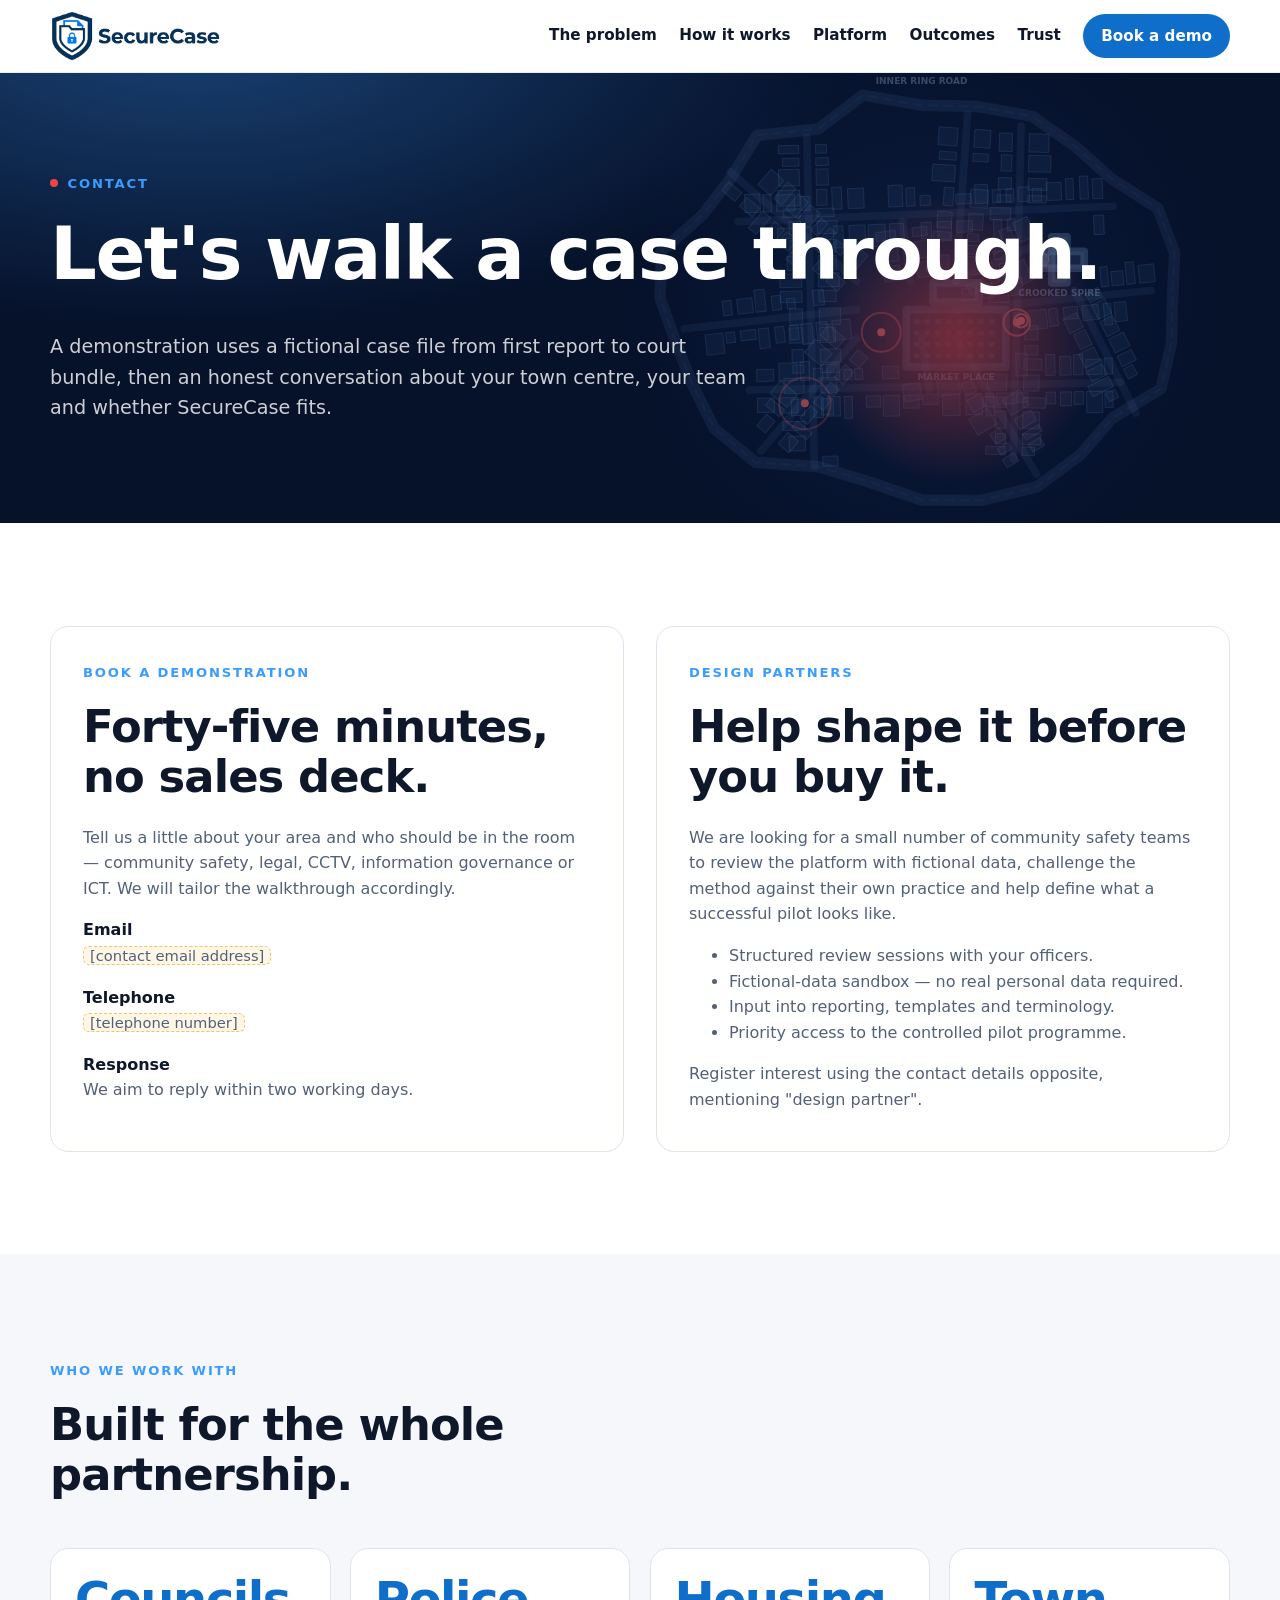
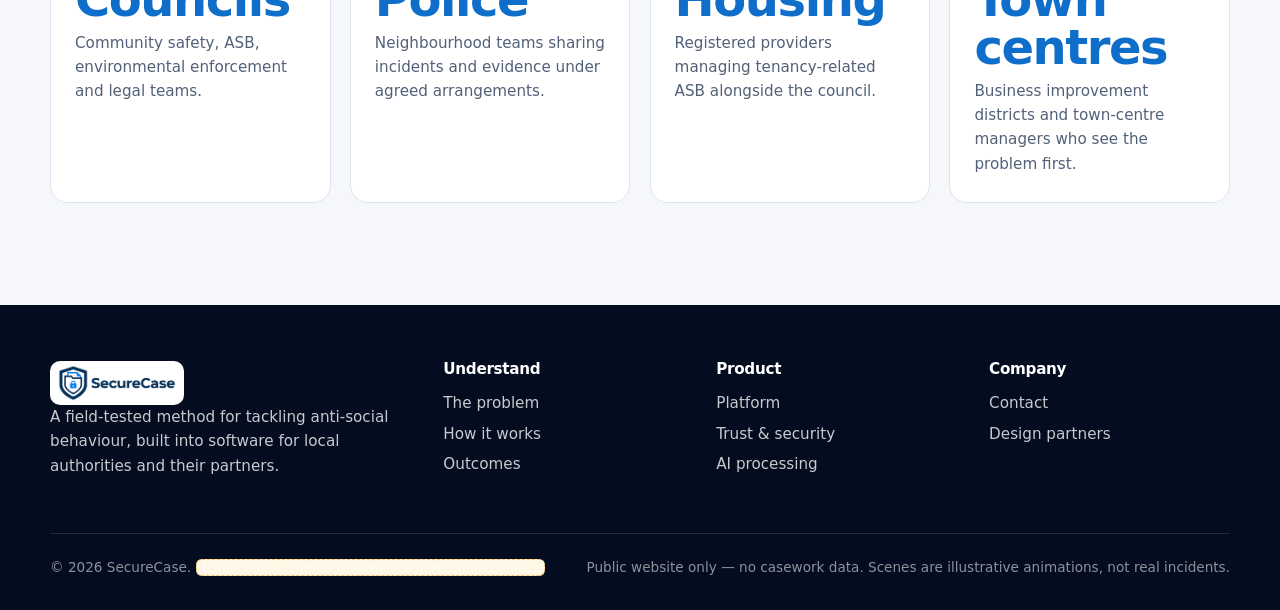
==== contact.html @ 668088f6 "Publish SecureCase public website" ====
<!DOCTYPE html>
<html lang="en-GB">
<head>
  <meta charset="utf-8">
  <meta name="viewport" content="width=device-width, initial-scale=1">
  <title>Contact — SecureCase</title>
  <meta name="description" content="Book a SecureCase demonstration or join as a design partner. Community safety teams, police, housing providers and business improvement districts welcome.">
  <link rel="stylesheet" href="css/site.css">
  <link rel="icon" href="assets/securecase-logo.png" type="image/png">
</head>
<body>
  <a class="skip-link" href="#main">Skip to content</a>

  <header class="site-header">
    <div class="container header-inner">
      <a class="brand" href="index.html" aria-label="SecureCase home"><img src="assets/securecase-logo.png" alt="SecureCase"></a>
      <button class="nav-toggle" type="button" aria-expanded="false" aria-controls="primary-nav" aria-label="Toggle navigation">
        <svg viewBox="0 0 24 24" fill="none" stroke="currentColor" stroke-width="2" stroke-linecap="round"><path d="M4 6h16M4 12h16M4 18h16"/></svg>
      </button>
      <nav class="site-nav" id="primary-nav" aria-label="Primary navigation">
        <a href="problem.html">The problem</a>
        <a href="method.html">How it works</a>
        <a href="platform.html">Platform</a>
        <a href="outcomes.html">Outcomes</a>
        <a href="trust.html">Trust</a>
        <a class="nav-cta" href="contact.html" aria-current="page">Book a demo</a>
      </nav>
    </div>
  </header>

  <main id="main">

    <section class="page-hero">
      <canvas data-scene="town" aria-hidden="true"></canvas>
      <div class="container">
        <span class="eyebrow"><span class="dot"></span>Contact</span>
        <h1>Let's walk a case through.</h1>
        <p class="lead">A demonstration uses a fictional case file from first report to court bundle, then an honest conversation about your town centre, your team and whether SecureCase fits.</p>
      </div>
    </section>

    <section class="section">
      <div class="container">
        <div class="contact-grid">
          <div class="contact-card reveal">
            <span class="eyebrow">Book a demonstration</span>
            <h2>Forty-five minutes, no sales deck.</h2>
            <p class="muted">Tell us a little about your area and who should be in the room — community safety, legal, CCTV, information governance or ICT. We will tailor the walkthrough accordingly.</p>
            <dl>
              <dt>Email</dt>
              <dd><span class="placeholder">[contact email address]</span></dd>
              <dt>Telephone</dt>
              <dd><span class="placeholder">[telephone number]</span></dd>
              <dt>Response</dt>
              <dd>We aim to reply within two working days.</dd>
            </dl>
          </div>
          <div class="contact-card reveal" data-delay="1" id="partners">
            <span class="eyebrow">Design partners</span>
            <h2>Help shape it before you buy it.</h2>
            <p class="muted">We are looking for a small number of community safety teams to review the platform with fictional data, challenge the method against their own practice and help define what a successful pilot looks like.</p>
            <ul class="muted">
              <li>Structured review sessions with your officers.</li>
              <li>Fictional-data sandbox — no real personal data required.</li>
              <li>Input into reporting, templates and terminology.</li>
              <li>Priority access to the controlled pilot programme.</li>
            </ul>
            <p class="muted" style="margin:0">Register interest using the contact details opposite, mentioning "design partner".</p>
          </div>
        </div>
      </div>
    </section>

    <section class="section soft">
      <div class="container">
        <div class="section-head reveal">
          <span class="eyebrow">Who we work with</span>
          <h2>Built for the whole partnership.</h2>
        </div>
        <div class="stat-strip">
          <div class="stat reveal"><div class="stat-num">Councils</div><div class="stat-label">Community safety, ASB, environmental enforcement and legal teams.</div></div>
          <div class="stat reveal" data-delay="1"><div class="stat-num">Police</div><div class="stat-label">Neighbourhood teams sharing incidents and evidence under agreed arrangements.</div></div>
          <div class="stat reveal" data-delay="2"><div class="stat-num">Housing</div><div class="stat-label">Registered providers managing tenancy-related ASB alongside the council.</div></div>
          <div class="stat reveal" data-delay="3"><div class="stat-num">Town centres</div><div class="stat-label">Business improvement districts and town-centre managers who see the problem first.</div></div>
        </div>
      </div>
    </section>

  </main>

  <footer class="site-footer">
    <div class="container">
      <div class="footer-grid">
        <div>
          <a class="brand" href="index.html" aria-label="SecureCase home"><img src="assets/securecase-logo.png" alt="SecureCase"></a>
          <p>A field-tested method for tackling anti-social behaviour, built into software for local authorities and their partners.</p>
        </div>
        <div><h4>Understand</h4><ul><li><a href="problem.html">The problem</a></li><li><a href="method.html">How it works</a></li><li><a href="outcomes.html">Outcomes</a></li></ul></div>
        <div><h4>Product</h4><ul><li><a href="platform.html">Platform</a></li><li><a href="trust.html">Trust &amp; security</a></li><li><a href="trust.html#ai">AI processing</a></li></ul></div>
        <div><h4>Company</h4><ul><li><a href="contact.html">Contact</a></li><li><a href="contact.html#partners">Design partners</a></li></ul></div>
      </div>
      <div class="footer-meta">
        <div>&copy; <span id="year">2026</span> SecureCase. <span class="placeholder">[Legal entity, company number and registered office]</span></div>
        <div>Public website only — no casework data. Scenes are illustrative animations, not real incidents.</div>
      </div>
    </div>
  </footer>

  <script src="js/site.js"></script>
</body>
</html>
---- css/site.css ----
/* SecureCase public website — standalone from the officer application. */
:root {
    --navy: #06112a;
    --navy-2: #0b1f45;
    --navy-3: #0f2a5c;
    --ink: #0f172a;
    --muted: #526079;
    --line: #dde4ee;
    --paper: #f5f7fb;
    --white: #ffffff;
    --blue: #0f6ec9;
    --blue-bright: #3b9cff;
    --teal: #14b8a6;
    --amber: #f59e0b;
    --red: #ef4444;
    --max: 1180px;
    --radius: 18px;
    --font: "Segoe UI", system-ui, -apple-system, Roboto, "Helvetica Neue", Arial, sans-serif;
    --shadow: 0 18px 50px rgba(6, 17, 42, 0.14);
    --ease: cubic-bezier(0.22, 1, 0.36, 1);
}

*, *::before, *::after { box-sizing: border-box; }
html { scroll-behavior: smooth; -webkit-text-size-adjust: 100%; }
body { margin: 0; font-family: var(--font); color: var(--ink); background: var(--white); line-height: 1.6; overflow-x: hidden; }
img, svg, canvas, video { max-width: 100%; display: block; }
a { color: var(--blue); }
h1, h2, h3, h4 { line-height: 1.12; letter-spacing: -0.02em; margin: 0 0 0.5em; }
h1 { font-size: clamp(2.4rem, 6vw, 4.6rem); font-weight: 800; }
h2 { font-size: clamp(1.8rem, 3.6vw, 2.8rem); font-weight: 760; }
h3 { font-size: 1.25rem; font-weight: 700; }
p { margin: 0 0 1em; }
.container { width: min(100% - 2.5rem, var(--max)); margin-inline: auto; }
.narrow { width: min(100% - 2.5rem, 820px); }
.skip-link { position: absolute; left: -999px; top: 8px; background: var(--ink); color: #fff; padding: 8px 14px; border-radius: 8px; z-index: 100; }
.skip-link:focus { left: 8px; }

/* Header */
.site-header { position: sticky; top: 0; z-index: 50; background: rgba(255, 255, 255, 0.86); backdrop-filter: blur(14px); border-bottom: 1px solid rgba(221, 228, 238, 0.7); }
.header-inner { display: flex; align-items: center; justify-content: space-between; gap: 1rem; min-height: 72px; }
.brand img { height: 52px; width: auto; }
.site-nav { display: flex; align-items: center; gap: 1.4rem; font-weight: 600; font-size: 0.95rem; }
.site-nav a { color: var(--ink); text-decoration: none; padding: 6px 0; border-bottom: 2px solid transparent; transition: border-color 0.2s; }
.site-nav a:hover, .site-nav a[aria-current="page"] { border-bottom-color: var(--blue); }
.site-nav .nav-cta { background: var(--blue); color: #fff; padding: 10px 18px; border-radius: 999px; border: 0; }
.site-nav .nav-cta:hover { background: #0b58a3; }
.nav-toggle { display: none; background: none; border: 1px solid var(--line); border-radius: 10px; width: 44px; height: 44px; color: var(--ink); align-items: center; justify-content: center; }
.nav-toggle svg { width: 24px; height: 24px; }
@media (max-width: 860px) {
    .nav-toggle { display: inline-flex; }
    .site-nav { display: none; position: absolute; left: 0; right: 0; top: 72px; flex-direction: column; align-items: stretch; background: #fff; padding: 1rem 1.25rem 1.5rem; border-bottom: 1px solid var(--line); box-shadow: var(--shadow); }
    .site-nav.is-open { display: flex; }
}

/* Buttons */
.btn { display: inline-flex; align-items: center; gap: 0.5rem; padding: 14px 24px; border-radius: 999px; font-weight: 700; text-decoration: none; border: 2px solid transparent; transition: transform 0.25s var(--ease), background 0.2s, box-shadow 0.25s; }
.btn:hover { transform: translateY(-2px); }
.btn-primary { background: var(--blue); color: #fff; box-shadow: 0 10px 30px rgba(15, 110, 201, 0.35); }
.btn-primary:hover { background: #0b58a3; }
.btn-ghost { border-color: rgba(255, 255, 255, 0.35); color: #fff; }
.btn-ghost:hover { background: rgba(255, 255, 255, 0.1); }
.btn-outline { border-color: var(--ink); color: var(--ink); }
.btn-outline:hover { background: var(--ink); color: #fff; }
.button-row { display: flex; flex-wrap: wrap; gap: 0.9rem; }

/* Cinematic hero */
.hero { position: relative; background: var(--navy); color: #fff; overflow: hidden; min-height: min(92vh, 860px); display: grid; align-items: center; isolation: isolate; }
.hero-media { position: absolute; inset: 0; z-index: -2; }
.hero-media canvas, .hero-media video { width: 100%; height: 100%; object-fit: cover; }
.hero-media video { position: absolute; inset: 0; opacity: 0; transition: opacity 1.2s; }
.hero-media.has-video video { opacity: 1; }
.hero-media.has-video canvas { opacity: 0.25; }
.hero::after { content: ""; position: absolute; inset: 0; z-index: -1; background: linear-gradient(90deg, rgba(6, 17, 42, 0.92) 0%, rgba(6, 17, 42, 0.72) 48%, rgba(6, 17, 42, 0.25) 100%), linear-gradient(180deg, rgba(6, 17, 42, 0) 70%, var(--navy) 100%); }
.hero-content { padding: clamp(4rem, 9vw, 7rem) 0 clamp(5rem, 10vw, 8rem); max-width: 720px; }
.eyebrow { display: inline-flex; align-items: center; gap: 0.6rem; font-size: 0.82rem; font-weight: 700; letter-spacing: 0.14em; text-transform: uppercase; color: var(--blue-bright); margin-bottom: 1.2rem; }
.eyebrow .dot { width: 8px; height: 8px; border-radius: 50%; background: var(--red); box-shadow: 0 0 0 0 rgba(239, 68, 68, 0.7); animation: pulse 2s infinite; }
.hero .lead { font-size: clamp(1.1rem, 1.6vw, 1.35rem); color: rgba(255, 255, 255, 0.82); max-width: 600px; margin-bottom: 2rem; }
.hero h1 .accent { background: linear-gradient(90deg, #7cc4ff, #2dd4bf); -webkit-background-clip: text; background-clip: text; color: transparent; }
.scene-caption { position: absolute; right: clamp(1rem, 4vw, 3rem); bottom: clamp(1.5rem, 5vw, 3.5rem); background: rgba(6, 17, 42, 0.62); border: 1px solid rgba(255, 255, 255, 0.14); backdrop-filter: blur(10px); border-radius: 14px; padding: 14px 18px; max-width: 320px; font-size: 0.95rem; }
.scene-caption strong { display: block; font-size: 0.75rem; letter-spacing: 0.12em; text-transform: uppercase; color: var(--blue-bright); margin-bottom: 4px; }
.scene-caption span { display: block; min-height: 1.5em; transition: opacity 0.3s; }
.scene-caption.flip span { opacity: 0; }
@media (max-width: 720px) { .scene-caption { position: static; margin: 0 auto 2rem; max-width: none; } .hero { display: block; } }

/* Sections */
.section { padding: clamp(3.5rem, 8vw, 6.5rem) 0; }
.section.soft { background: var(--paper); }
.section.dark { background: var(--navy); color: #fff; }
.section.dark .muted { color: rgba(255, 255, 255, 0.72); }
.section-head { max-width: 760px; margin-bottom: 3rem; }
.section-head p { font-size: 1.12rem; color: var(--muted); }
.section.dark .section-head p { color: rgba(255, 255, 255, 0.75); }
.muted { color: var(--muted); }

/* Stat strip with counters */
.stat-strip { display: grid; grid-template-columns: repeat(auto-fit, minmax(200px, 1fr)); gap: 1.2rem; }
.stat { background: #fff; border: 1px solid var(--line); border-radius: var(--radius); padding: 1.6rem 1.5rem; }
.section.dark .stat { background: rgba(255, 255, 255, 0.06); border-color: rgba(255, 255, 255, 0.14); }
.stat-num { font-size: clamp(2rem, 4vw, 3rem); font-weight: 800; letter-spacing: -0.03em; color: var(--blue); line-height: 1; }
.section.dark .stat-num { color: #7cc4ff; }
.stat-label { color: var(--muted); font-size: 0.95rem; margin-top: 0.5rem; }
.section.dark .stat-label { color: rgba(255, 255, 255, 0.7); }

/* Cards */
.card-grid { display: grid; gap: 1.4rem; grid-template-columns: repeat(auto-fit, minmax(270px, 1fr)); }
.card { background: #fff; border: 1px solid var(--line); border-radius: var(--radius); padding: 1.8rem; transition: transform 0.35s var(--ease), box-shadow 0.35s; position: relative; overflow: hidden; }
.card:hover { transform: translateY(-6px); box-shadow: var(--shadow); }
.card-icon { width: 48px; height: 48px; border-radius: 14px; background: linear-gradient(135deg, #e8f2ff, #d9fbf6); color: var(--blue); display: grid; place-items: center; margin-bottom: 1.2rem; }
.card-icon svg { width: 24px; height: 24px; }
.card-tag { font-size: 0.75rem; letter-spacing: 0.14em; text-transform: uppercase; font-weight: 700; color: var(--muted); }
.section.dark .card { background: rgba(255, 255, 255, 0.05); border-color: rgba(255, 255, 255, 0.12); color: #fff; }
.section.dark .card p, .section.dark .card-tag { color: rgba(255, 255, 255, 0.72); }

/* Split rows */
.split { display: grid; gap: 3rem; grid-template-columns: 1fr 1fr; align-items: center; }
.split.reverse > :first-child { order: 2; }
@media (max-width: 860px) { .split { grid-template-columns: 1fr; } .split.reverse > :first-child { order: 0; } }
.split ul { padding-left: 1.2rem; }
.split li { margin-bottom: 0.4rem; }

/* Panel used for animated illustrations */
.panel { background: linear-gradient(160deg, var(--navy-2), var(--navy)); border-radius: 24px; padding: 1.6rem; color: #fff; box-shadow: var(--shadow); position: relative; overflow: hidden; min-height: 320px; }
.panel canvas { width: 100%; height: 320px; border-radius: 14px; }
.panel-label { position: absolute; top: 14px; left: 18px; font-size: 0.72rem; letter-spacing: 0.14em; text-transform: uppercase; color: rgba(255, 255, 255, 0.7); }

/* Escalation ladder */
.ladder { display: grid; gap: 0.9rem; counter-reset: step; }
.ladder-step { display: grid; grid-template-columns: 56px 1fr; gap: 1rem; align-items: start; background: #fff; border: 1px solid var(--line); border-radius: 16px; padding: 1.1rem 1.2rem; opacity: 0; transform: translateX(-24px); transition: opacity 0.6s var(--ease), transform 0.6s var(--ease); }
.in .ladder-step { opacity: 1; transform: none; }
.in .ladder-step:nth-child(2) { transition-delay: 0.12s; }
.in .ladder-step:nth-child(3) { transition-delay: 0.24s; }
.in .ladder-step:nth-child(4) { transition-delay: 0.36s; }
.in .ladder-step:nth-child(5) { transition-delay: 0.48s; }
.in .ladder-step:nth-child(6) { transition-delay: 0.6s; }
.ladder-step::before { counter-increment: step; content: counter(step, decimal-leading-zero); font-weight: 800; font-size: 1.3rem; color: var(--blue); background: #eaf3ff; border-radius: 12px; width: 56px; height: 56px; display: grid; place-items: center; }
.ladder-step h3 { margin-bottom: 0.2rem; }
.ladder-step p { margin: 0; color: var(--muted); }
.ladder-step.enforce::before { background: #fff1f1; color: var(--red); }
.ladder-step.measure::before { background: #e7fbf7; color: #0f766e; }

/* Weekly trend animation */
.trend { display: flex; align-items: flex-end; gap: 6px; height: 220px; padding: 1rem 0 0; }
.trend span { flex: 1; background: linear-gradient(180deg, #ff7b7b, #ef4444); border-radius: 6px 6px 0 0; transform-origin: bottom; transform: scaleY(0); transition: transform 0.9s var(--ease), background 0.9s; }
.in .trend span { transform: scaleY(1); }
.trend span.calm { background: linear-gradient(180deg, #5eead4, #14b8a6); }
.trend-axis { display: flex; justify-content: space-between; font-size: 0.75rem; color: rgba(255, 255, 255, 0.65); margin-top: 0.5rem; }
.trend-marker { position: absolute; top: 56px; width: 2px; background: rgba(255, 255, 255, 0.5); height: 230px; }
.trend-marker em { position: absolute; top: -26px; left: 8px; white-space: nowrap; font-style: normal; font-size: 0.75rem; color: #fff; background: rgba(255, 255, 255, 0.15); padding: 2px 8px; border-radius: 999px; }

/* Confidence gauge */
.gauge { width: 240px; margin: 0 auto; }
.gauge circle { fill: none; stroke-width: 14; stroke-linecap: round; }
.gauge .track { stroke: rgba(255, 255, 255, 0.12); }
.gauge .value { stroke: url(#gaugeGrad); stroke-dasharray: 440; stroke-dashoffset: 440; transition: stroke-dashoffset 1.6s var(--ease); }
.in .gauge .value { stroke-dashoffset: 110; }
.gauge-num { text-align: center; font-size: 2.4rem; font-weight: 800; margin-top: -150px; margin-bottom: 110px; }

/* Timeline */
.timeline { position: relative; padding-left: 2rem; }
.timeline::before { content: ""; position: absolute; left: 9px; top: 6px; bottom: 6px; width: 2px; background: linear-gradient(180deg, var(--red), var(--amber), var(--teal)); }
.timeline li { list-style: none; position: relative; margin-bottom: 1.4rem; }
.timeline li::before { content: ""; position: absolute; left: -2rem; top: 6px; width: 20px; height: 20px; border-radius: 50%; background: #fff; border: 4px solid var(--blue); }
.timeline strong { display: block; }

/* Pull quotes */
.pullout { border-left: 5px solid var(--blue); padding: 0.4rem 0 0.4rem 1.6rem; }
.pullout blockquote { margin: 0 0 0.6rem; font-size: clamp(1.3rem, 2.4vw, 1.9rem); font-weight: 650; letter-spacing: -0.01em; }
.pullout cite { font-style: normal; color: var(--muted); }

/* CTA banner */
.cta-banner { background: linear-gradient(135deg, var(--navy-3), var(--navy)); color: #fff; border-radius: 28px; padding: clamp(2rem, 5vw, 3.5rem); display: grid; gap: 2rem; grid-template-columns: 1.4fr 1fr; align-items: center; position: relative; overflow: hidden; }
.cta-banner::after { content: ""; position: absolute; width: 420px; height: 420px; right: -120px; top: -160px; border-radius: 50%; background: radial-gradient(circle, rgba(59, 156, 255, 0.35), transparent 65%); }
.cta-banner p { color: rgba(255, 255, 255, 0.78); }
.cta-banner .button-row { justify-content: flex-end; position: relative; }
@media (max-width: 860px) { .cta-banner { grid-template-columns: 1fr; } .cta-banner .button-row { justify-content: flex-start; } }

/* Page hero (interior) */
.page-hero { background: radial-gradient(1100px 500px at 15% -10%, rgba(59, 156, 255, 0.35), transparent 60%), var(--navy); color: #fff; padding: clamp(3.5rem, 8vw, 6rem) 0 clamp(3rem, 7vw, 5rem); position: relative; overflow: hidden; }
.page-hero .lead { font-size: 1.2rem; color: rgba(255, 255, 255, 0.8); max-width: 700px; }
.page-hero canvas { position: absolute; inset: 0; width: 100%; height: 100%; opacity: 0.55; }
.page-hero .container { position: relative; }

/* Comparison */
.compare { display: grid; gap: 1.4rem; grid-template-columns: 1fr 1fr; }
.compare > div { border-radius: var(--radius); padding: 1.8rem; border: 1px solid var(--line); }
.compare .before { background: #fff6f6; border-color: #fecaca; }
.compare .after { background: #effcf9; border-color: #99f6e4; }
.compare h3 { display: flex; gap: 0.6rem; align-items: center; }
.compare ul { padding-left: 1.2rem; margin: 0; }
@media (max-width: 760px) { .compare { grid-template-columns: 1fr; } }

/* Contact */
.contact-grid { display: grid; gap: 2rem; grid-template-columns: 1fr 1fr; }
@media (max-width: 860px) { .contact-grid { grid-template-columns: 1fr; } }
.contact-card { background: #fff; border: 1px solid var(--line); border-radius: var(--radius); padding: 2rem; }
.contact-card dt { font-weight: 700; margin-top: 1rem; }
.contact-card dd { margin: 0; color: var(--muted); }
.placeholder { background: #fff7e6; border: 1px dashed #f5c16c; padding: 0 6px; border-radius: 6px; font-size: 0.92em; }

/* Footer */
.site-footer { background: #040c1f; color: rgba(255, 255, 255, 0.78); padding: 3.5rem 0 2rem; font-size: 0.95rem; }
.footer-grid { display: grid; gap: 2rem; grid-template-columns: 1.5fr 1fr 1fr 1fr; }
@media (max-width: 860px) { .footer-grid { grid-template-columns: 1fr 1fr; } }
.site-footer .brand img { height: 44px; background: #fff; border-radius: 10px; padding: 4px 8px; }
.site-footer h4 { color: #fff; margin-bottom: 0.8rem; }
.site-footer ul { list-style: none; margin: 0; padding: 0; }
.site-footer li { margin-bottom: 0.4rem; }
.site-footer a { color: rgba(255, 255, 255, 0.78); text-decoration: none; }
.site-footer a:hover { color: #fff; }
.footer-meta { border-top: 1px solid rgba(255, 255, 255, 0.12); margin-top: 2.5rem; padding-top: 1.4rem; display: flex; flex-wrap: wrap; justify-content: space-between; gap: 1rem; font-size: 0.85rem; color: rgba(255, 255, 255, 0.55); }

/* Scroll reveal */
.reveal { opacity: 0; transform: translateY(26px); transition: opacity 0.8s var(--ease), transform 0.8s var(--ease); }
.reveal.in { opacity: 1; transform: none; }
.reveal[data-delay="1"] { transition-delay: 0.12s; }
.reveal[data-delay="2"] { transition-delay: 0.24s; }
.reveal[data-delay="3"] { transition-delay: 0.36s; }

@keyframes pulse { 0% { box-shadow: 0 0 0 0 rgba(239, 68, 68, 0.6); } 70% { box-shadow: 0 0 0 12px rgba(239, 68, 68, 0); } 100% { box-shadow: 0 0 0 0 rgba(239, 68, 68, 0); } }

@media (prefers-reduced-motion: reduce) {
    html { scroll-behavior: auto; }
    .reveal, .ladder-step, .trend span, .gauge .value, .btn, .card { transition: none !important; }
    .reveal, .ladder-step { opacity: 1; transform: none; }
    .trend span { transform: scaleY(1); }
    .gauge .value { stroke-dashoffset: 110; }
    .eyebrow .dot { animation: none; }
}
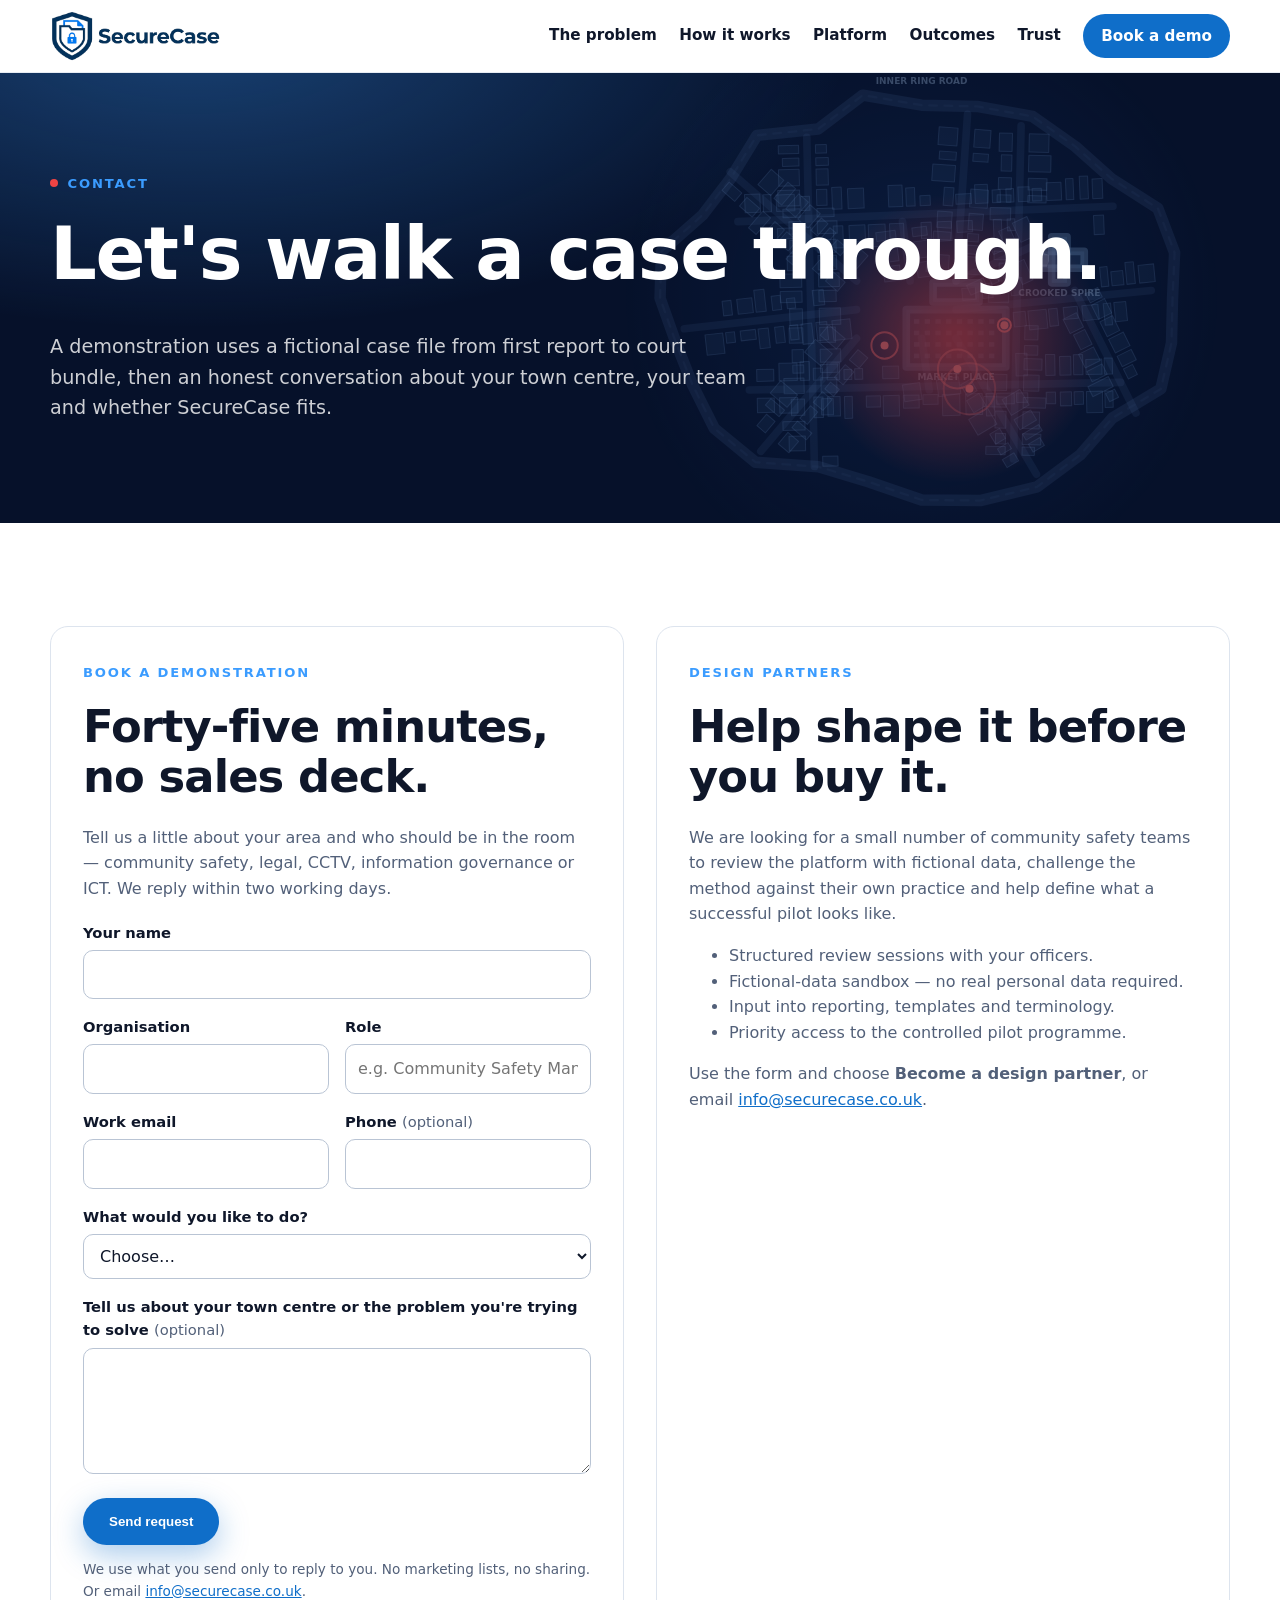
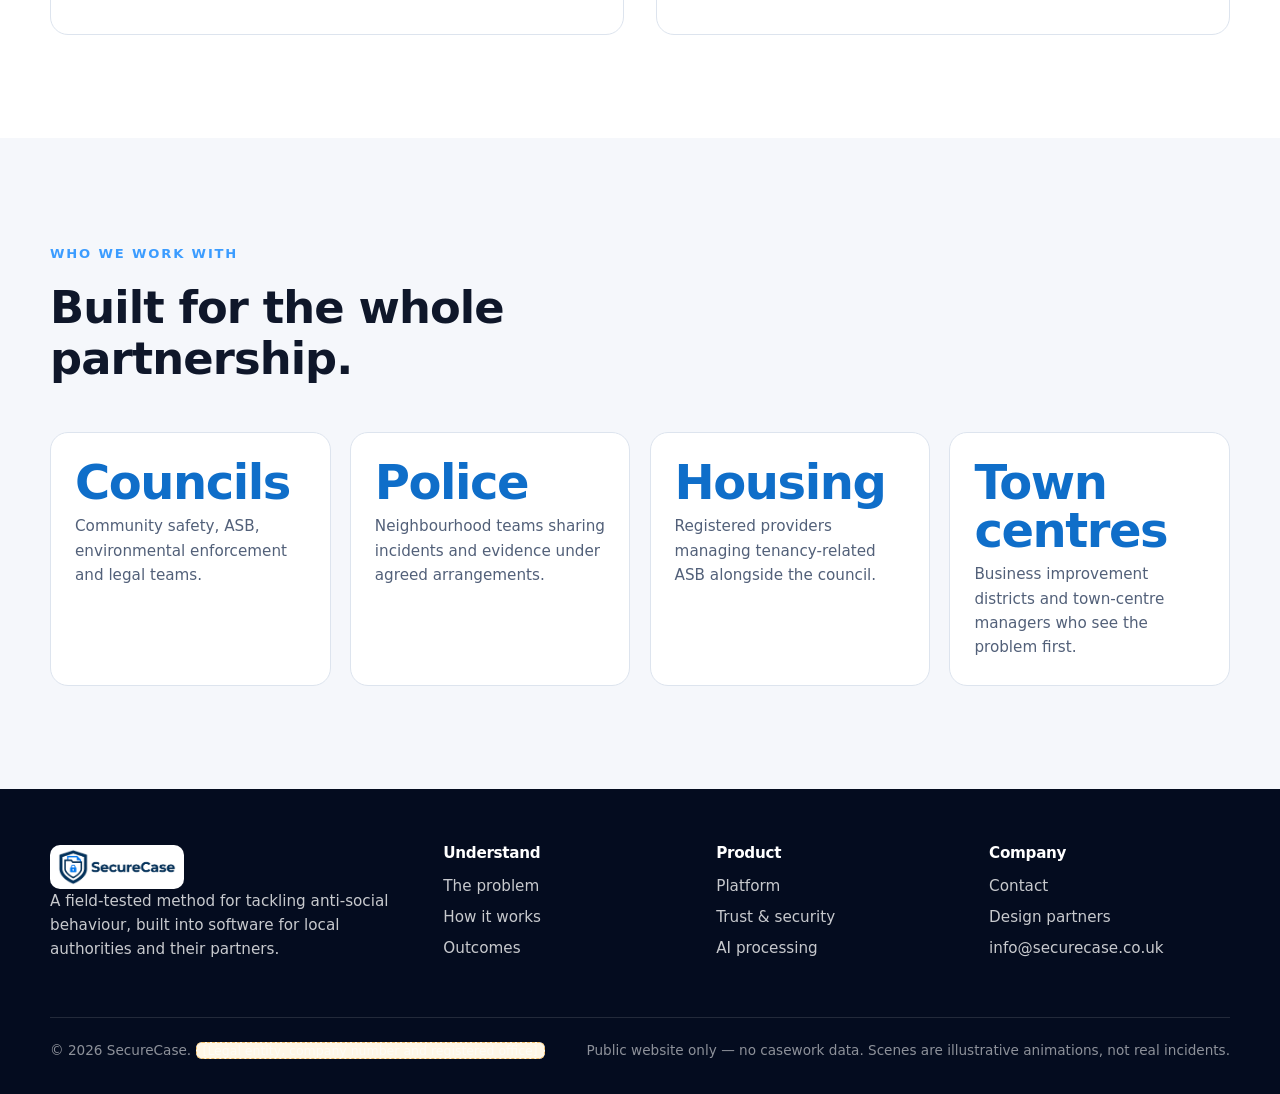
==== commit 008d9464: "Publish website 2026-10-22 20:54" ====
--- a/contact.html
+++ b/contact.html
@@ -42,18 +42,45 @@
     <section class="section">
       <div class="container">
         <div class="contact-grid">
-          <div class="contact-card reveal">
+          <div class="contact-card reveal" id="book">
             <span class="eyebrow">Book a demonstration</span>
             <h2>Forty-five minutes, no sales deck.</h2>
-            <p class="muted">Tell us a little about your area and who should be in the room — community safety, legal, CCTV, information governance or ICT. We will tailor the walkthrough accordingly.</p>
-            <dl>
-              <dt>Email</dt>
-              <dd><span class="placeholder">[contact email address]</span></dd>
-              <dt>Telephone</dt>
-              <dd><span class="placeholder">[telephone number]</span></dd>
-              <dt>Response</dt>
-              <dd>We aim to reply within two working days.</dd>
-            </dl>
+            <p class="muted">Tell us a little about your area and who should be in the room — community safety, legal, CCTV, information governance or ICT. We reply within two working days.</p>
+            <form class="contact-form" action="https://api.web3forms.com/submit" method="POST">
+              <input type="hidden" name="access_key" value="8ef57f22-9cb3-45f6-9813-c6a44d8a6881">
+              <input type="hidden" name="subject" value="SecureCase demonstration request">
+              <input type="hidden" name="from_name" value="securecase.co.uk">
+              <input type="hidden" name="redirect" value="https://securecase.co.uk/thanks.html">
+              <input type="checkbox" name="botcheck" class="hp" tabindex="-1" autocomplete="off" aria-hidden="true">
+              <div class="form-row">
+                <label for="cf-name">Your name</label>
+                <input id="cf-name" type="text" name="name" required autocomplete="name">
+              </div>
+              <div class="form-row two">
+                <div><label for="cf-org">Organisation</label><input id="cf-org" type="text" name="organisation" required autocomplete="organization"></div>
+                <div><label for="cf-role">Role</label><input id="cf-role" type="text" name="role" placeholder="e.g. Community Safety Manager"></div>
+              </div>
+              <div class="form-row two">
+                <div><label for="cf-email">Work email</label><input id="cf-email" type="email" name="email" required autocomplete="email"></div>
+                <div><label for="cf-phone">Phone <span class="opt">(optional)</span></label><input id="cf-phone" type="tel" name="phone" autocomplete="tel"></div>
+              </div>
+              <div class="form-row">
+                <label for="cf-interest">What would you like to do?</label>
+                <select id="cf-interest" name="interest" required>
+                  <option value="">Choose…</option>
+                  <option>Book a demonstration</option>
+                  <option>Become a design partner</option>
+                  <option>Ask about security and data protection</option>
+                  <option>Something else</option>
+                </select>
+              </div>
+              <div class="form-row">
+                <label for="cf-message">Tell us about your town centre or the problem you're trying to solve <span class="opt">(optional)</span></label>
+                <textarea id="cf-message" name="message" rows="4"></textarea>
+              </div>
+              <button class="btn btn-primary" type="submit">Send request</button>
+              <p class="form-note">We use what you send only to reply to you. No marketing lists, no sharing. Or email <a href="mailto:info@securecase.co.uk">info@securecase.co.uk</a>.</p>
+            </form>
           </div>
           <div class="contact-card reveal" data-delay="1" id="partners">
             <span class="eyebrow">Design partners</span>
@@ -65,7 +92,7 @@
               <li>Input into reporting, templates and terminology.</li>
               <li>Priority access to the controlled pilot programme.</li>
             </ul>
-            <p class="muted" style="margin:0">Register interest using the contact details opposite, mentioning "design partner".</p>
+            <p class="muted" style="margin:0">Use the form and choose <strong>Become a design partner</strong>, or email <a href="mailto:info@securecase.co.uk">info@securecase.co.uk</a>.</p>
           </div>
         </div>
       </div>
@@ -97,7 +124,7 @@
         </div>
         <div><h4>Understand</h4><ul><li><a href="problem.html">The problem</a></li><li><a href="method.html">How it works</a></li><li><a href="outcomes.html">Outcomes</a></li></ul></div>
         <div><h4>Product</h4><ul><li><a href="platform.html">Platform</a></li><li><a href="trust.html">Trust &amp; security</a></li><li><a href="trust.html#ai">AI processing</a></li></ul></div>
-        <div><h4>Company</h4><ul><li><a href="contact.html">Contact</a></li><li><a href="contact.html#partners">Design partners</a></li></ul></div>
+        <div><h4>Company</h4><ul><li><a href="contact.html">Contact</a></li><li><a href="contact.html#partners">Design partners</a></li><li><a href="mailto:info@securecase.co.uk">info@securecase.co.uk</a></li></ul></div>
       </div>
       <div class="footer-meta">
         <div>&copy; <span id="year">2026</span> SecureCase. <span class="placeholder">[Legal entity, company number and registered office]</span></div>
--- a/css/site.css
+++ b/css/site.css
@@ -197,6 +197,19 @@
 .contact-card dd { margin: 0; color: var(--muted); }
 .placeholder { background: #fff7e6; border: 1px dashed #f5c16c; padding: 0 6px; border-radius: 6px; font-size: 0.92em; }
 
+/* Contact form */
+.contact-form { margin-top: 1.2rem; }
+.form-row { margin-bottom: 1rem; }
+.form-row.two { display: grid; gap: 1rem; grid-template-columns: 1fr 1fr; }
+@media (max-width: 560px) { .form-row.two { grid-template-columns: 1fr; } }
+.contact-form label { display: block; font-weight: 600; font-size: 0.92rem; margin-bottom: 0.35rem; }
+.contact-form .opt { color: var(--muted); font-weight: 400; }
+.contact-form input, .contact-form select, .contact-form textarea { width: 100%; font: inherit; padding: 11px 12px; border: 1px solid #b9c4d4; border-radius: 10px; background: #fff; color: var(--ink); }
+.contact-form input:focus, .contact-form select:focus, .contact-form textarea:focus { outline: 3px solid rgba(15, 110, 201, 0.25); border-color: var(--blue); }
+.contact-form textarea { resize: vertical; }
+.contact-form .hp { position: absolute; left: -9999px; width: 1px; height: 1px; opacity: 0; }
+.form-note { font-size: 0.85rem; color: var(--muted); margin: 0.9rem 0 0; }
+
 /* Footer */
 .site-footer { background: #040c1f; color: rgba(255, 255, 255, 0.78); padding: 3.5rem 0 2rem; font-size: 0.95rem; }
 .footer-grid { display: grid; gap: 2rem; grid-template-columns: 1.5fr 1fr 1fr 1fr; }
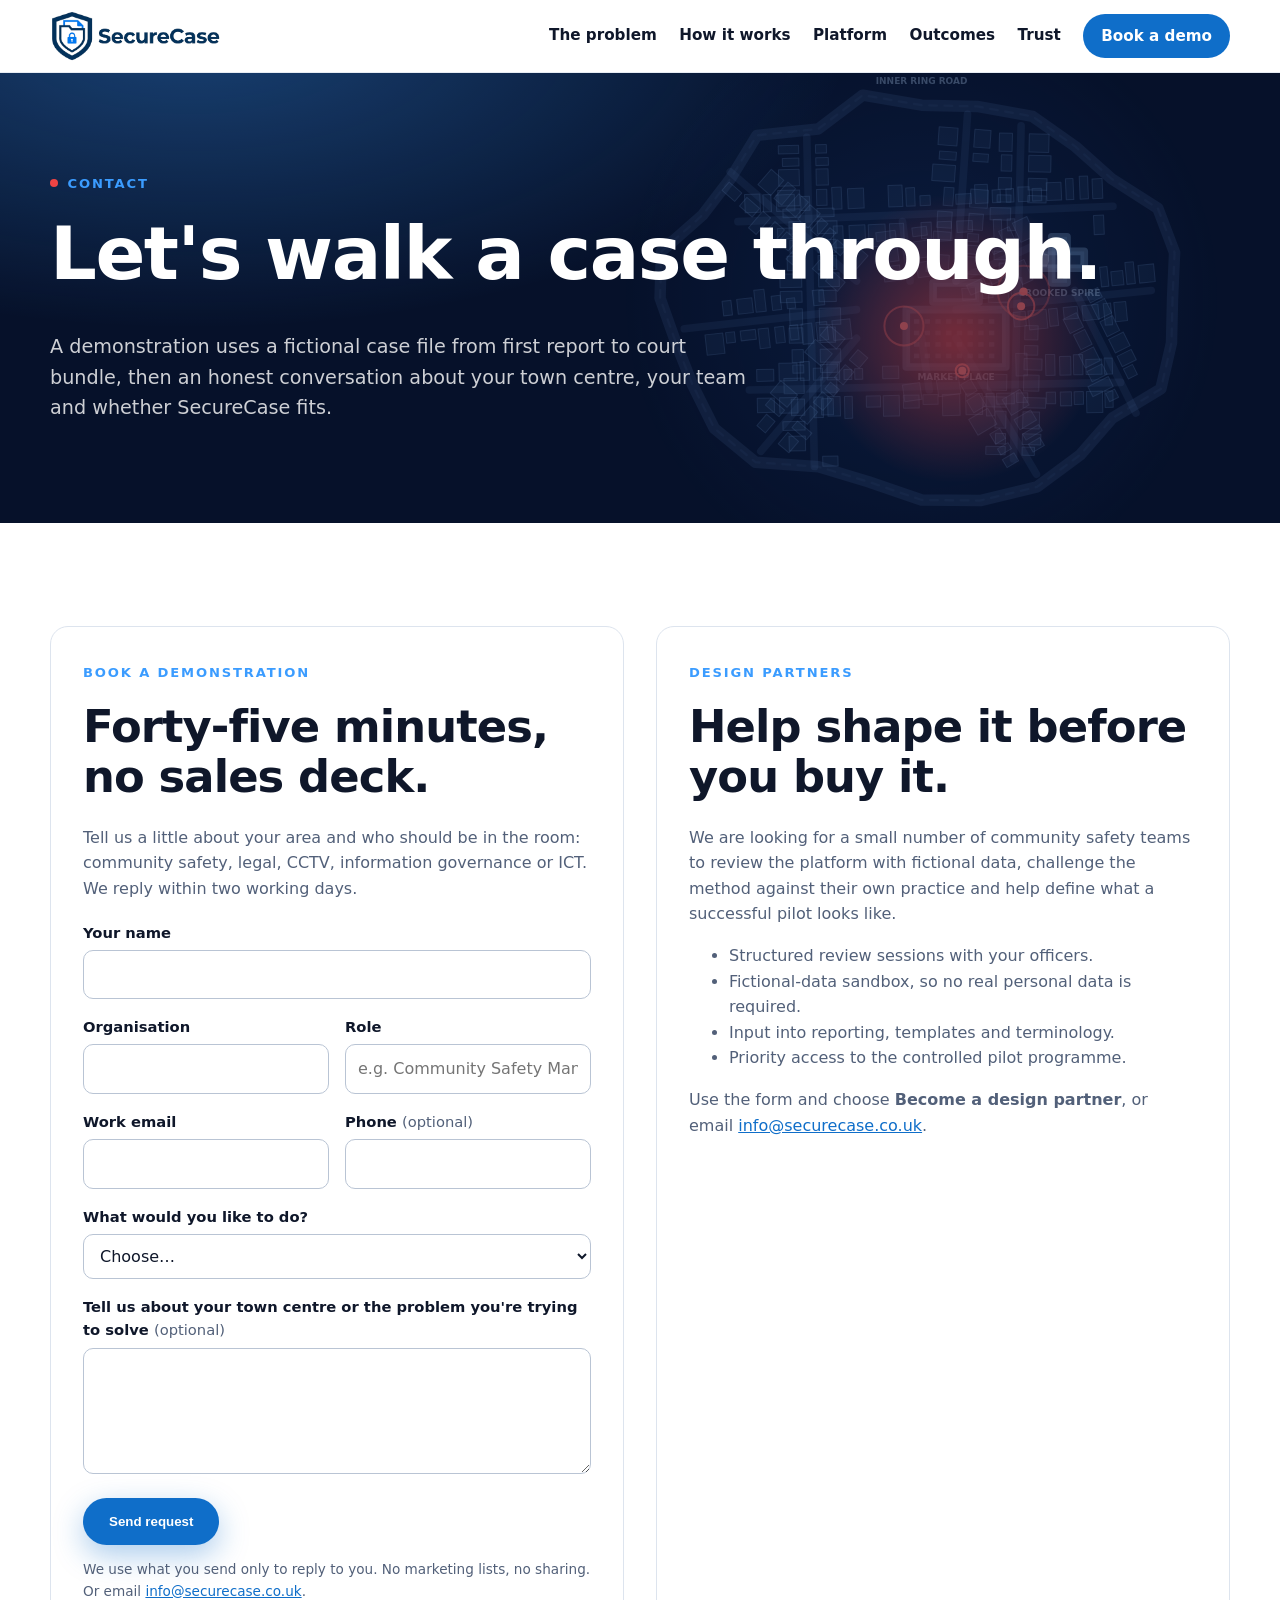
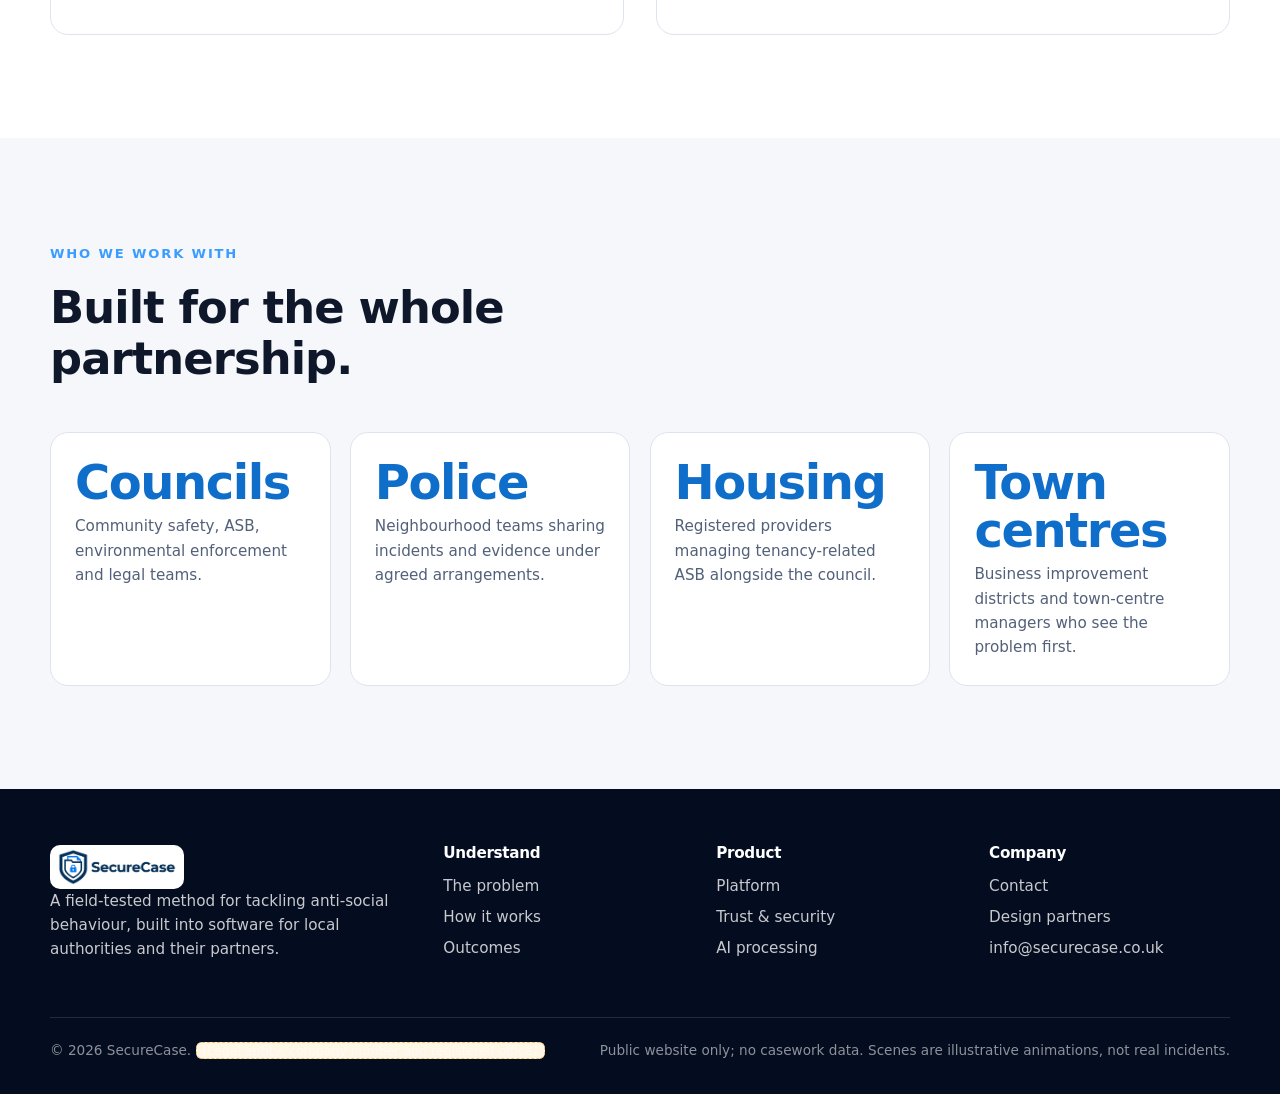
==== commit d9bc5a82: "Publish website 2026-10-23 11:43" ====
--- a/contact.html
+++ b/contact.html
@@ -3,7 +3,7 @@
 <head>
   <meta charset="utf-8">
   <meta name="viewport" content="width=device-width, initial-scale=1">
-  <title>Contact — SecureCase</title>
+  <title>Contact | SecureCase</title>
   <meta name="description" content="Book a SecureCase demonstration or join as a design partner. Community safety teams, police, housing providers and business improvement districts welcome.">
   <link rel="stylesheet" href="css/site.css">
   <link rel="icon" href="assets/securecase-logo.png" type="image/png">
@@ -45,7 +45,7 @@
           <div class="contact-card reveal" id="book">
             <span class="eyebrow">Book a demonstration</span>
             <h2>Forty-five minutes, no sales deck.</h2>
-            <p class="muted">Tell us a little about your area and who should be in the room — community safety, legal, CCTV, information governance or ICT. We reply within two working days.</p>
+            <p class="muted">Tell us a little about your area and who should be in the room: community safety, legal, CCTV, information governance or ICT. We reply within two working days.</p>
             <form class="contact-form" action="https://api.web3forms.com/submit" method="POST">
               <input type="hidden" name="access_key" value="8ef57f22-9cb3-45f6-9813-c6a44d8a6881">
               <input type="hidden" name="subject" value="SecureCase demonstration request">
@@ -88,7 +88,7 @@
             <p class="muted">We are looking for a small number of community safety teams to review the platform with fictional data, challenge the method against their own practice and help define what a successful pilot looks like.</p>
             <ul class="muted">
               <li>Structured review sessions with your officers.</li>
-              <li>Fictional-data sandbox — no real personal data required.</li>
+              <li>Fictional-data sandbox, so no real personal data is required.</li>
               <li>Input into reporting, templates and terminology.</li>
               <li>Priority access to the controlled pilot programme.</li>
             </ul>
@@ -128,7 +128,7 @@
       </div>
       <div class="footer-meta">
         <div>&copy; <span id="year">2026</span> SecureCase. <span class="placeholder">[Legal entity, company number and registered office]</span></div>
-        <div>Public website only — no casework data. Scenes are illustrative animations, not real incidents.</div>
+        <div>Public website only; no casework data. Scenes are illustrative animations, not real incidents.</div>
       </div>
     </div>
   </footer>
